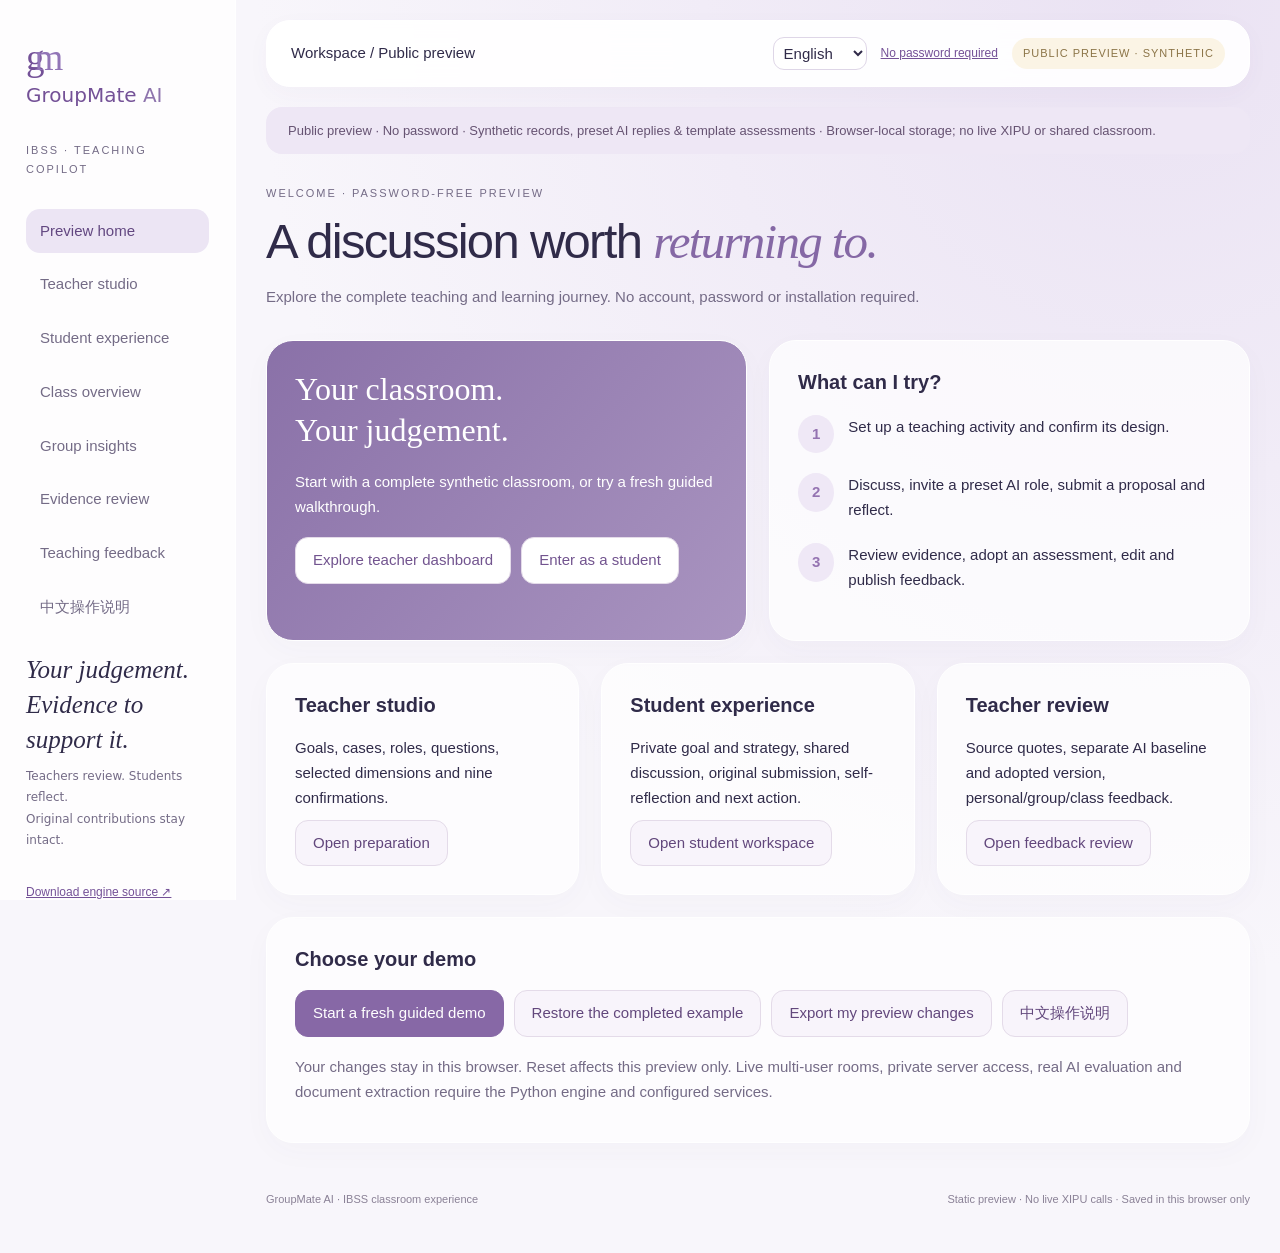
==== index.html @ 23d0c17f "Publish password-free GroupMate classroom preview and engine source snapshot Interactive synthetic p" ====
<!doctype html><html lang="en"><head><meta charset="utf-8"><meta name="viewport" content="width=device-width,initial-scale=1"><title>GroupMate AI · Classroom Preview</title><link rel="stylesheet" href="preview.css"><script src="preview.js" defer></script></head><body><aside><a class="brand" href="#home">g<span>m</span> <b>GroupMate <i>AI</i></b></a><p class="tiny">IBSS · TEACHING COPILOT</p><nav id="nav"></nav><div class="aside-note">Your judgement.<br>Evidence to support it.<p>Teachers review. Students reflect.<br>Original contributions stay intact.</p></div><a href="groupmate-engine-source.zip" download>Download engine source ↗</a></aside><div class="shell"><header><span id="crumb">Workspace / Preview</span><div><select id="lang" aria-label="Interface language"><option value="en">English</option><option value="zh">中文说明</option></select><a href="#home">No password required</a><span class="badge">PUBLIC PREVIEW · SYNTHETIC</span></div></header><div class="notice" id="disclosure"></div><main id="main"></main><footer>GroupMate AI · IBSS classroom experience <span>Static preview · No live XIPU calls · Saved in this browser only</span></footer></div><dialog id="edit-dialog"></dialog><div id="toast" role="status" aria-live="polite"></div></body></html>
---- preview.css ----
:root{--ink:#302b49;--muted:#746b86;--purple:#8261ac;--light:#f5f1fa;--teal:#498b83}*{box-sizing:border-box}body{margin:0;color:var(--ink);background:radial-gradient(ellipse at 90% 0,#eae2f3,transparent 55%),#f8f6fb;font:15px/1.65 -apple-system,BlinkMacSystemFont,'Segoe UI','PingFang SC',sans-serif}button,input,textarea,select{font:inherit}a{color:#745197}aside{position:fixed;inset:0 auto 0 0;width:236px;padding:36px 26px;background:#fffc;border-right:1px solid #fff;display:flex;flex-direction:column;gap:22px}.brand{font-size:37px;font-family:Georgia,serif;text-decoration:none;line-height:1.2}.brand>span{color:#9275b7;margin-left:-10px}.brand b{display:block;font:500 20px/1.5 system-ui}.brand i{font-style:normal;color:#8e74ad}.tiny,.eyebrow{font-size:11px;letter-spacing:2px;color:var(--muted);text-transform:uppercase}nav{display:grid;gap:9px}nav a{padding:10px 14px;text-decoration:none;color:var(--muted);border-radius:14px}nav a.active{background:#ece5f4;color:#624780}.aside-note{margin-top:auto;font:italic 25px/1.4 Georgia,serif}.aside-note p{font:12px/1.8 system-ui;color:var(--muted)}aside>a:last-child{font-size:12px}.shell{margin-left:236px;padding:20px 30px}header{position:sticky;top:10px;z-index:3;background:#ffffffed;backdrop-filter:blur(16px);border:1px solid white;border-radius:24px;display:flex;align-items:center;justify-content:space-between;gap:16px;padding:16px 24px;box-shadow:0 7px 25px #5d437108}header>div{display:flex;gap:14px;align-items:center}header a{font-size:12px}.badge,.pill{font-size:11px;letter-spacing:1px;border-radius:40px;background:#f0e9f6;color:#705087;padding:6px 11px;display:inline-block}.badge{background:#fbf4e5;color:#8b7447}.notice{background:#eee7f5;padding:13px 22px;border-radius:16px;margin:20px 0;font-size:13px;color:#665372}main{max-width:1320px;margin:auto;min-height:70vh}h1{font-size:clamp(30px,4vw,49px);font-weight:500;letter-spacing:-1.7px;line-height:1.15;margin:10px 0 15px}h1 em{font-family:Georgia,serif;font-weight:400;color:#8568a5}h2{font-size:20px;line-height:1.3;font-weight:550;margin:0 0 18px}h3{font-size:15px;margin:16px 0 8px}p{margin:9px 0}.subtitle,.muted{color:var(--muted)}.page-heading{margin:30px 0}.grid{display:grid;grid-template-columns:repeat(2,minmax(0,1fr));gap:22px}.three{grid-template-columns:repeat(3,minmax(0,1fr))}.card{border:1px solid #fff;background:#ffffffb8;border-radius:27px;padding:28px;box-shadow:0 9px 30px #58436907;margin-bottom:22px;min-width:0}.hero{background:linear-gradient(130deg,#8a71a8,#a994c0);color:white;min-height:245px}.hero h2{font:32px/1.3 Georgia,serif}.hero p{color:#fff}.hero .button{background:white;color:#72548f}.metric{font-size:42px;line-height:1.3;color:#7e5f9d}.actions{display:flex;flex-wrap:wrap;gap:10px;margin:18px 0}.button,button{border:1px solid #e4dbe9;border-radius:13px;padding:10px 17px;cursor:pointer;background:#f8f4fb;color:#62477c;text-decoration:none;display:inline-block;transition:background .15s}button:hover,.button:hover{background:#eee5f6}.primary{background:#8768a6;color:white;border-color:#8768a6}.primary:hover{background:#755593}.teal{background:#e2f1ed;color:#3d7e74}button:disabled{opacity:.45;cursor:default}label{display:block;color:#655b75;margin:12px 0}input,textarea,select{border:1px solid #ded6e7;border-radius:11px;padding:11px 13px;background:#fff;color:var(--ink);width:100%;margin-top:5px}textarea{resize:vertical;min-height:105px}header select{margin:0;padding:6px;width:auto}label.inline{display:flex;align-items:center;gap:10px}label.inline input{width:auto;margin:0}table{border-collapse:collapse;width:100%;text-align:left}th,td{padding:13px 9px;border-bottom:1px solid #eee6f4;vertical-align:top}th{font-size:12px;color:var(--muted);font-weight:500}.scroll{overflow:auto}blockquote{margin:16px 0;padding:16px 20px;border-left:3px solid #b29bca;background:#f6f1fa}.message{padding:15px 18px;margin:12px 0;background:#f8f5fc;border-radius:16px}.message.ai{background:#edf3f5}.message small{color:var(--muted)}.message p{white-space:pre-wrap}.report-body{white-space:pre-wrap}.report-body p{margin-bottom:18px}details{border-top:1px solid #eee5f5;padding:15px 0}summary{cursor:pointer;font-weight:500}.chips{display:flex;flex-wrap:wrap;gap:8px;margin:14px 0}.soft{background:#f7f3fa;padding:13px 18px;border-radius:14px;margin:12px 0}.step{display:flex;align-items:flex-start;gap:14px;margin:20px 0}.step b:first-child{color:#9473b1;background:#efe8f6;border-radius:50%;padding:7px 14px}.stat-grid{display:grid;grid-template-columns:repeat(3,1fr);gap:20px}.warning{background:#fff3dc;padding:13px 18px;border-radius:13px;color:#886931;font-size:13px}dialog{width:min(900px,94vw);max-height:90vh;overflow:auto;border:1px solid #fff;border-radius:26px;padding:30px;background:#faf7fd;color:var(--ink)}dialog::backdrop{background:#30233c55;backdrop-filter:blur(4px)}#toast{position:fixed;bottom:24px;left:50%;transform:translateX(-50%);background:#654c7e;color:white;padding:13px 22px;border-radius:15px;z-index:8;display:none;max-width:90vw}.diagram{width:100%;height:auto}.banner{margin:20px 0;padding:16px 20px;border:1px solid #e8dfef;border-radius:16px}.edit-note{font-size:13px;color:#8a6f31}footer{display:flex;justify-content:space-between;gap:20px;color:#8a8196;font-size:11px;padding:25px 0}.level{display:flex;gap:5px;align-items:center}.dot{height:12px;width:25px;background:#e9e2f1;border-radius:5px}.dot.on{background:#9273b0}button:focus-visible,a:focus-visible,input:focus-visible,textarea:focus-visible,select:focus-visible{outline:3px solid #ac95c4;outline-offset:3px}@media(max-width:1000px){aside{width:195px;padding:28px 18px}.shell{margin-left:195px;padding:16px}.three{grid-template-columns:1fr}.grid{gap:14px}.card{padding:22px}header{flex-wrap:wrap}.stat-grid{grid-template-columns:repeat(2,1fr)}}@media(max-width:700px){aside{position:static;width:auto;padding:18px;gap:10px}.brand{font-size:26px}.brand b{display:inline;margin-left:12px}.tiny,.aside-note,aside>a:last-child{display:none}nav{display:flex;overflow:auto;gap:5px}nav a{white-space:nowrap;padding:8px 12px;font-size:13px}.shell{margin-left:0;padding:12px}header{position:static;padding:14px;gap:8px}header>div{flex-wrap:wrap;gap:8px}.grid{grid-template-columns:1fr}.card{padding:22px;border-radius:20px}h1{font-size:34px}.stat-grid{grid-template-columns:1fr 1fr}footer{flex-direction:column}.badge{font-size:9px}.notice{padding:12px}dialog{padding:20px}}
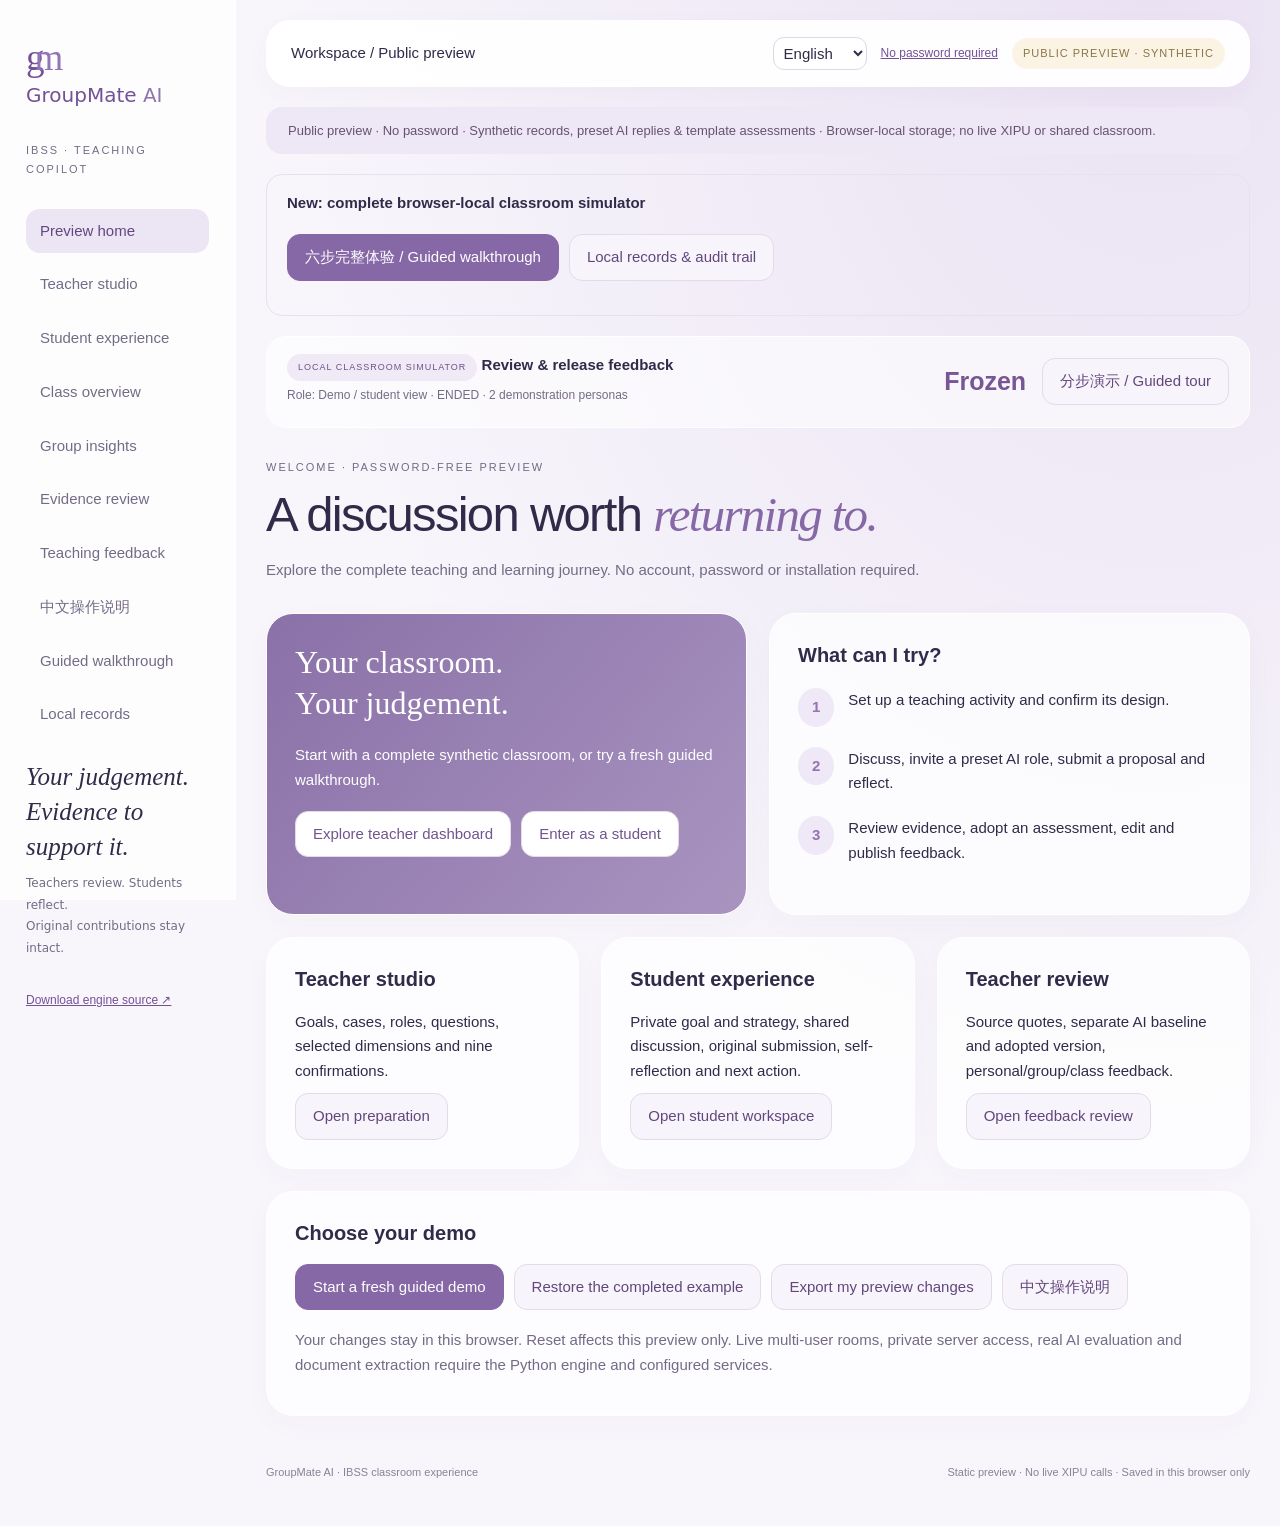
==== commit b2022ee3: "Add end-to-end browser-local classroom interaction simulator Adds guided six-stage demos, browser ti" ====
--- a/index.html
+++ b/index.html
@@ -1 +1 @@
-<!doctype html><html lang="en"><head><meta charset="utf-8"><meta name="viewport" content="width=device-width,initial-scale=1"><title>GroupMate AI · Classroom Preview</title><link rel="stylesheet" href="preview.css"><script src="preview.js" defer></script></head><body><aside><a class="brand" href="#home">g<span>m</span> <b>GroupMate <i>AI</i></b></a><p class="tiny">IBSS · TEACHING COPILOT</p><nav id="nav"></nav><div class="aside-note">Your judgement.<br>Evidence to support it.<p>Teachers review. Students reflect.<br>Original contributions stay intact.</p></div><a href="groupmate-engine-source.zip" download>Download engine source ↗</a></aside><div class="shell"><header><span id="crumb">Workspace / Preview</span><div><select id="lang" aria-label="Interface language"><option value="en">English</option><option value="zh">中文说明</option></select><a href="#home">No password required</a><span class="badge">PUBLIC PREVIEW · SYNTHETIC</span></div></header><div class="notice" id="disclosure"></div><main id="main"></main><footer>GroupMate AI · IBSS classroom experience <span>Static preview · No live XIPU calls · Saved in this browser only</span></footer></div><dialog id="edit-dialog"></dialog><div id="toast" role="status" aria-live="polite"></div></body></html>
+<!doctype html><html lang="en"><head><meta charset="utf-8"><meta name="viewport" content="width=device-width,initial-scale=1"><title>GroupMate AI · Classroom Preview</title><link rel="stylesheet" href="preview.css?v=3"><script src="preview.js?v=3" defer></script><script src="interactions.js?v=3" defer></script></head><body><aside><a class="brand" href="#home">g<span>m</span> <b>GroupMate <i>AI</i></b></a><p class="tiny">IBSS · TEACHING COPILOT</p><nav id="nav"></nav><div class="aside-note">Your judgement.<br>Evidence to support it.<p>Teachers review. Students reflect.<br>Original contributions stay intact.</p></div><a href="groupmate-engine-source.zip" download>Download engine source ↗</a></aside><div class="shell"><header><span id="crumb">Workspace / Preview</span><div><select id="lang" aria-label="Interface language"><option value="en">English</option><option value="zh">中文说明</option></select><a href="#home">No password required</a><span class="badge">PUBLIC PREVIEW · SYNTHETIC</span></div></header><div class="notice" id="disclosure"></div><main id="main"></main><footer>GroupMate AI · IBSS classroom experience <span>Static preview · No live XIPU calls · Saved in this browser only</span></footer></div><dialog id="edit-dialog"></dialog><div id="toast" role="status" aria-live="polite"></div></body></html>
--- a/preview.css
+++ b/preview.css
@@ -1 +1,3 @@
 :root{--ink:#302b49;--muted:#746b86;--purple:#8261ac;--light:#f5f1fa;--teal:#498b83}*{box-sizing:border-box}body{margin:0;color:var(--ink);background:radial-gradient(ellipse at 90% 0,#eae2f3,transparent 55%),#f8f6fb;font:15px/1.65 -apple-system,BlinkMacSystemFont,'Segoe UI','PingFang SC',sans-serif}button,input,textarea,select{font:inherit}a{color:#745197}aside{position:fixed;inset:0 auto 0 0;width:236px;padding:36px 26px;background:#fffc;border-right:1px solid #fff;display:flex;flex-direction:column;gap:22px}.brand{font-size:37px;font-family:Georgia,serif;text-decoration:none;line-height:1.2}.brand>span{color:#9275b7;margin-left:-10px}.brand b{display:block;font:500 20px/1.5 system-ui}.brand i{font-style:normal;color:#8e74ad}.tiny,.eyebrow{font-size:11px;letter-spacing:2px;color:var(--muted);text-transform:uppercase}nav{display:grid;gap:9px}nav a{padding:10px 14px;text-decoration:none;color:var(--muted);border-radius:14px}nav a.active{background:#ece5f4;color:#624780}.aside-note{margin-top:auto;font:italic 25px/1.4 Georgia,serif}.aside-note p{font:12px/1.8 system-ui;color:var(--muted)}aside>a:last-child{font-size:12px}.shell{margin-left:236px;padding:20px 30px}header{position:sticky;top:10px;z-index:3;background:#ffffffed;backdrop-filter:blur(16px);border:1px solid white;border-radius:24px;display:flex;align-items:center;justify-content:space-between;gap:16px;padding:16px 24px;box-shadow:0 7px 25px #5d437108}header>div{display:flex;gap:14px;align-items:center}header a{font-size:12px}.badge,.pill{font-size:11px;letter-spacing:1px;border-radius:40px;background:#f0e9f6;color:#705087;padding:6px 11px;display:inline-block}.badge{background:#fbf4e5;color:#8b7447}.notice{background:#eee7f5;padding:13px 22px;border-radius:16px;margin:20px 0;font-size:13px;color:#665372}main{max-width:1320px;margin:auto;min-height:70vh}h1{font-size:clamp(30px,4vw,49px);font-weight:500;letter-spacing:-1.7px;line-height:1.15;margin:10px 0 15px}h1 em{font-family:Georgia,serif;font-weight:400;color:#8568a5}h2{font-size:20px;line-height:1.3;font-weight:550;margin:0 0 18px}h3{font-size:15px;margin:16px 0 8px}p{margin:9px 0}.subtitle,.muted{color:var(--muted)}.page-heading{margin:30px 0}.grid{display:grid;grid-template-columns:repeat(2,minmax(0,1fr));gap:22px}.three{grid-template-columns:repeat(3,minmax(0,1fr))}.card{border:1px solid #fff;background:#ffffffb8;border-radius:27px;padding:28px;box-shadow:0 9px 30px #58436907;margin-bottom:22px;min-width:0}.hero{background:linear-gradient(130deg,#8a71a8,#a994c0);color:white;min-height:245px}.hero h2{font:32px/1.3 Georgia,serif}.hero p{color:#fff}.hero .button{background:white;color:#72548f}.metric{font-size:42px;line-height:1.3;color:#7e5f9d}.actions{display:flex;flex-wrap:wrap;gap:10px;margin:18px 0}.button,button{border:1px solid #e4dbe9;border-radius:13px;padding:10px 17px;cursor:pointer;background:#f8f4fb;color:#62477c;text-decoration:none;display:inline-block;transition:background .15s}button:hover,.button:hover{background:#eee5f6}.primary{background:#8768a6;color:white;border-color:#8768a6}.primary:hover{background:#755593}.teal{background:#e2f1ed;color:#3d7e74}button:disabled{opacity:.45;cursor:default}label{display:block;color:#655b75;margin:12px 0}input,textarea,select{border:1px solid #ded6e7;border-radius:11px;padding:11px 13px;background:#fff;color:var(--ink);width:100%;margin-top:5px}textarea{resize:vertical;min-height:105px}header select{margin:0;padding:6px;width:auto}label.inline{display:flex;align-items:center;gap:10px}label.inline input{width:auto;margin:0}table{border-collapse:collapse;width:100%;text-align:left}th,td{padding:13px 9px;border-bottom:1px solid #eee6f4;vertical-align:top}th{font-size:12px;color:var(--muted);font-weight:500}.scroll{overflow:auto}blockquote{margin:16px 0;padding:16px 20px;border-left:3px solid #b29bca;background:#f6f1fa}.message{padding:15px 18px;margin:12px 0;background:#f8f5fc;border-radius:16px}.message.ai{background:#edf3f5}.message small{color:var(--muted)}.message p{white-space:pre-wrap}.report-body{white-space:pre-wrap}.report-body p{margin-bottom:18px}details{border-top:1px solid #eee5f5;padding:15px 0}summary{cursor:pointer;font-weight:500}.chips{display:flex;flex-wrap:wrap;gap:8px;margin:14px 0}.soft{background:#f7f3fa;padding:13px 18px;border-radius:14px;margin:12px 0}.step{display:flex;align-items:flex-start;gap:14px;margin:20px 0}.step b:first-child{color:#9473b1;background:#efe8f6;border-radius:50%;padding:7px 14px}.stat-grid{display:grid;grid-template-columns:repeat(3,1fr);gap:20px}.warning{background:#fff3dc;padding:13px 18px;border-radius:13px;color:#886931;font-size:13px}dialog{width:min(900px,94vw);max-height:90vh;overflow:auto;border:1px solid #fff;border-radius:26px;padding:30px;background:#faf7fd;color:var(--ink)}dialog::backdrop{background:#30233c55;backdrop-filter:blur(4px)}#toast{position:fixed;bottom:24px;left:50%;transform:translateX(-50%);background:#654c7e;color:white;padding:13px 22px;border-radius:15px;z-index:8;display:none;max-width:90vw}.diagram{width:100%;height:auto}.banner{margin:20px 0;padding:16px 20px;border:1px solid #e8dfef;border-radius:16px}.edit-note{font-size:13px;color:#8a6f31}footer{display:flex;justify-content:space-between;gap:20px;color:#8a8196;font-size:11px;padding:25px 0}.level{display:flex;gap:5px;align-items:center}.dot{height:12px;width:25px;background:#e9e2f1;border-radius:5px}.dot.on{background:#9273b0}button:focus-visible,a:focus-visible,input:focus-visible,textarea:focus-visible,select:focus-visible{outline:3px solid #ac95c4;outline-offset:3px}@media(max-width:1000px){aside{width:195px;padding:28px 18px}.shell{margin-left:195px;padding:16px}.three{grid-template-columns:1fr}.grid{gap:14px}.card{padding:22px}header{flex-wrap:wrap}.stat-grid{grid-template-columns:repeat(2,1fr)}}@media(max-width:700px){aside{position:static;width:auto;padding:18px;gap:10px}.brand{font-size:26px}.brand b{display:inline;margin-left:12px}.tiny,.aside-note,aside>a:last-child{display:none}nav{display:flex;overflow:auto;gap:5px}nav a{white-space:nowrap;padding:8px 12px;font-size:13px}.shell{margin-left:0;padding:12px}header{position:static;padding:14px;gap:8px}header>div{flex-wrap:wrap;gap:8px}.grid{grid-template-columns:1fr}.card{padding:22px;border-radius:20px}h1{font-size:34px}.stat-grid{grid-template-columns:1fr 1fr}footer{flex-direction:column}.badge{font-size:9px}.notice{padding:12px}dialog{padding:20px}}
+.material-text{max-height:55vh;overflow:auto;padding:18px;background:#f3edf8;border-radius:14px;overflow-wrap:anywhere}.material-frame{width:100%;height:55vh;border:1px solid #e1d7eb;border-radius:12px}#materials article b{overflow-wrap:anywhere}#materials input[type=file]{max-width:100%}
+.sim-status{display:flex;align-items:center;justify-content:space-between;gap:20px;margin:20px 0;padding:16px 20px;background:#fff9;border:1px solid #fff;border-radius:20px}.sim-status p{font-size:12px;color:var(--muted);margin:5px 0}.sim-status>div:last-child{display:flex;align-items:center;gap:16px}.sim-status strong{font-variant-numeric:tabular-nums;font-size:25px;color:#785595}.selected-source{border-left:3px solid #9171b1}.sim-status .pill{font-size:9px}#preview-import{display:none}@media(max-width:700px){.sim-status{flex-direction:column;align-items:stretch;gap:8px}.sim-status>div:last-child{justify-content:space-between}.sim-status .button{font-size:12px}}
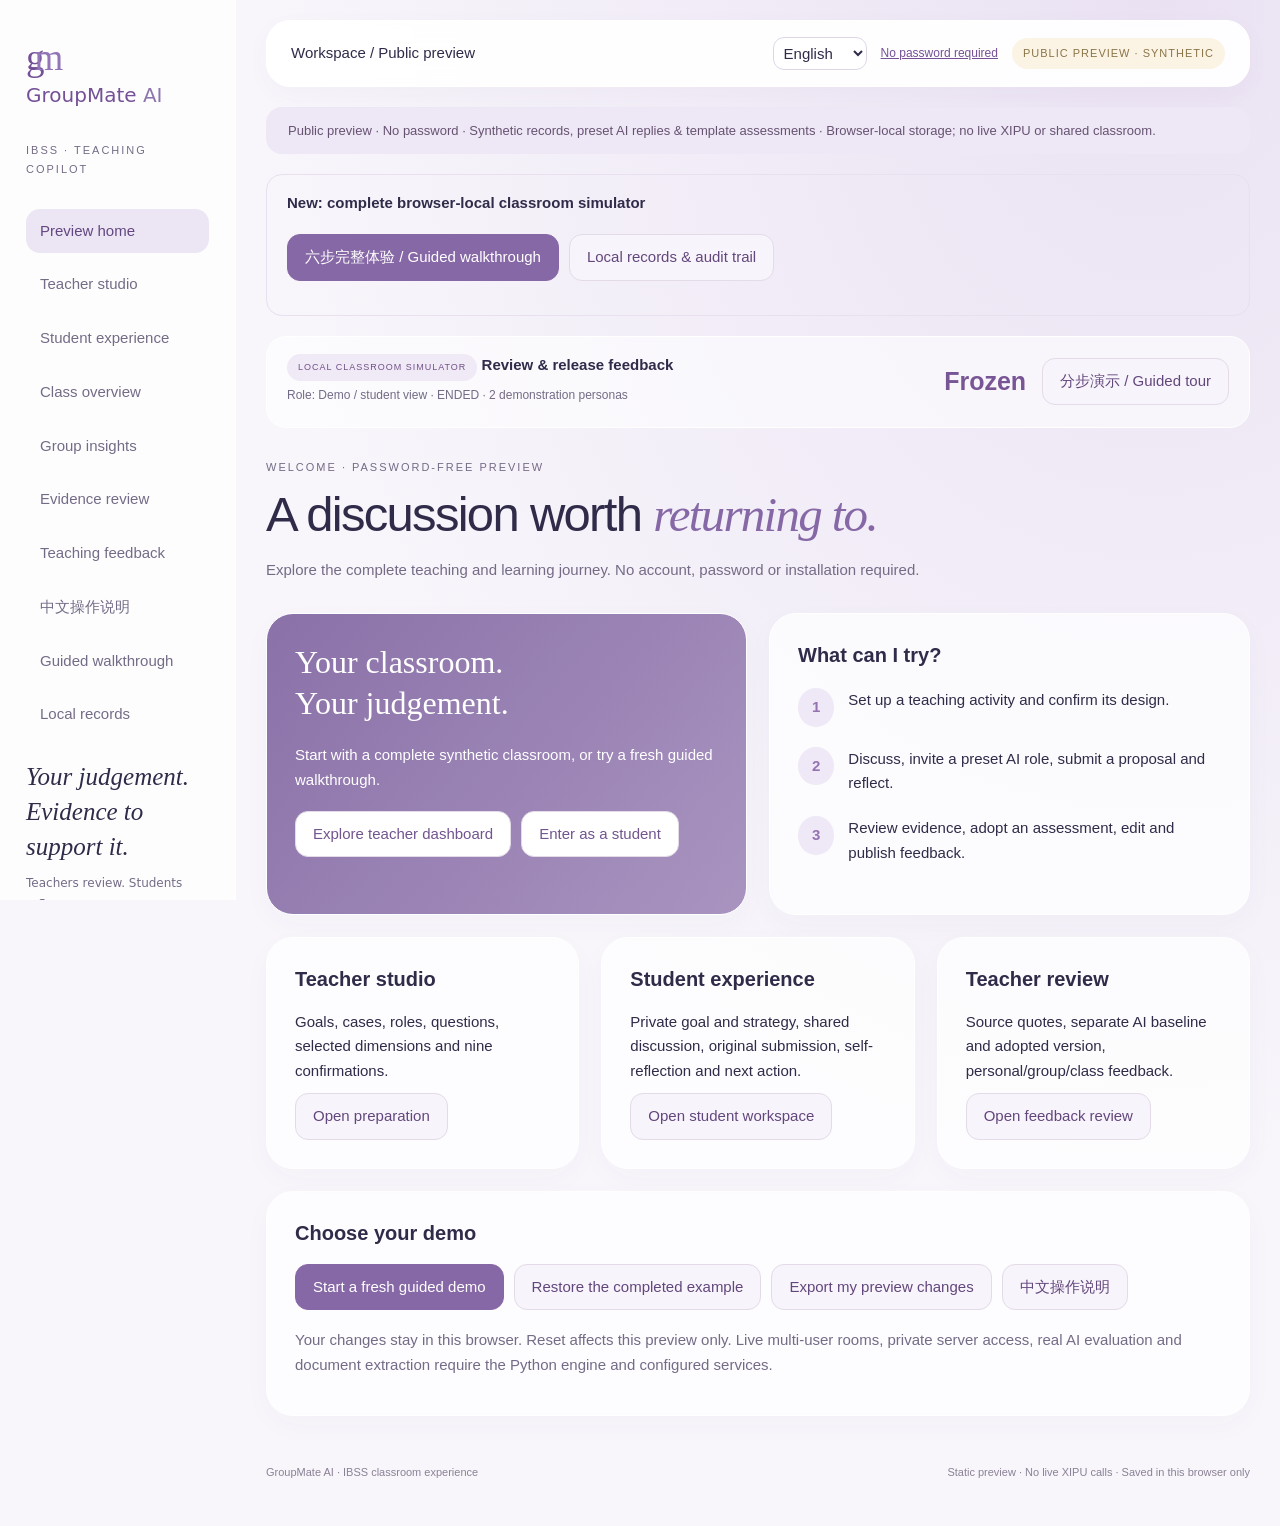
==== commit ee592e1e: "Keep the full simulator navigation accessible on short screens" ====
--- a/index.html
+++ b/index.html
@@ -1 +1 @@
-<!doctype html><html lang="en"><head><meta charset="utf-8"><meta name="viewport" content="width=device-width,initial-scale=1"><title>GroupMate AI · Classroom Preview</title><link rel="stylesheet" href="preview.css?v=3"><script src="preview.js?v=3" defer></script><script src="interactions.js?v=3" defer></script></head><body><aside><a class="brand" href="#home">g<span>m</span> <b>GroupMate <i>AI</i></b></a><p class="tiny">IBSS · TEACHING COPILOT</p><nav id="nav"></nav><div class="aside-note">Your judgement.<br>Evidence to support it.<p>Teachers review. Students reflect.<br>Original contributions stay intact.</p></div><a href="groupmate-engine-source.zip" download>Download engine source ↗</a></aside><div class="shell"><header><span id="crumb">Workspace / Preview</span><div><select id="lang" aria-label="Interface language"><option value="en">English</option><option value="zh">中文说明</option></select><a href="#home">No password required</a><span class="badge">PUBLIC PREVIEW · SYNTHETIC</span></div></header><div class="notice" id="disclosure"></div><main id="main"></main><footer>GroupMate AI · IBSS classroom experience <span>Static preview · No live XIPU calls · Saved in this browser only</span></footer></div><dialog id="edit-dialog"></dialog><div id="toast" role="status" aria-live="polite"></div></body></html>
+<!doctype html><html lang="en"><head><meta charset="utf-8"><meta name="viewport" content="width=device-width,initial-scale=1"><title>GroupMate AI · Classroom Preview</title><link rel="stylesheet" href="preview.css?v=4"><script src="preview.js?v=3" defer></script><script src="interactions.js?v=3" defer></script></head><body><aside><a class="brand" href="#home">g<span>m</span> <b>GroupMate <i>AI</i></b></a><p class="tiny">IBSS · TEACHING COPILOT</p><nav id="nav"></nav><div class="aside-note">Your judgement.<br>Evidence to support it.<p>Teachers review. Students reflect.<br>Original contributions stay intact.</p></div><a href="groupmate-engine-source.zip" download>Download engine source ↗</a></aside><div class="shell"><header><span id="crumb">Workspace / Preview</span><div><select id="lang" aria-label="Interface language"><option value="en">English</option><option value="zh">中文说明</option></select><a href="#home">No password required</a><span class="badge">PUBLIC PREVIEW · SYNTHETIC</span></div></header><div class="notice" id="disclosure"></div><main id="main"></main><footer>GroupMate AI · IBSS classroom experience <span>Static preview · No live XIPU calls · Saved in this browser only</span></footer></div><dialog id="edit-dialog"></dialog><div id="toast" role="status" aria-live="polite"></div></body></html>
--- a/preview.css
+++ b/preview.css
@@ -1,3 +1,4 @@
 :root{--ink:#302b49;--muted:#746b86;--purple:#8261ac;--light:#f5f1fa;--teal:#498b83}*{box-sizing:border-box}body{margin:0;color:var(--ink);background:radial-gradient(ellipse at 90% 0,#eae2f3,transparent 55%),#f8f6fb;font:15px/1.65 -apple-system,BlinkMacSystemFont,'Segoe UI','PingFang SC',sans-serif}button,input,textarea,select{font:inherit}a{color:#745197}aside{position:fixed;inset:0 auto 0 0;width:236px;padding:36px 26px;background:#fffc;border-right:1px solid #fff;display:flex;flex-direction:column;gap:22px}.brand{font-size:37px;font-family:Georgia,serif;text-decoration:none;line-height:1.2}.brand>span{color:#9275b7;margin-left:-10px}.brand b{display:block;font:500 20px/1.5 system-ui}.brand i{font-style:normal;color:#8e74ad}.tiny,.eyebrow{font-size:11px;letter-spacing:2px;color:var(--muted);text-transform:uppercase}nav{display:grid;gap:9px}nav a{padding:10px 14px;text-decoration:none;color:var(--muted);border-radius:14px}nav a.active{background:#ece5f4;color:#624780}.aside-note{margin-top:auto;font:italic 25px/1.4 Georgia,serif}.aside-note p{font:12px/1.8 system-ui;color:var(--muted)}aside>a:last-child{font-size:12px}.shell{margin-left:236px;padding:20px 30px}header{position:sticky;top:10px;z-index:3;background:#ffffffed;backdrop-filter:blur(16px);border:1px solid white;border-radius:24px;display:flex;align-items:center;justify-content:space-between;gap:16px;padding:16px 24px;box-shadow:0 7px 25px #5d437108}header>div{display:flex;gap:14px;align-items:center}header a{font-size:12px}.badge,.pill{font-size:11px;letter-spacing:1px;border-radius:40px;background:#f0e9f6;color:#705087;padding:6px 11px;display:inline-block}.badge{background:#fbf4e5;color:#8b7447}.notice{background:#eee7f5;padding:13px 22px;border-radius:16px;margin:20px 0;font-size:13px;color:#665372}main{max-width:1320px;margin:auto;min-height:70vh}h1{font-size:clamp(30px,4vw,49px);font-weight:500;letter-spacing:-1.7px;line-height:1.15;margin:10px 0 15px}h1 em{font-family:Georgia,serif;font-weight:400;color:#8568a5}h2{font-size:20px;line-height:1.3;font-weight:550;margin:0 0 18px}h3{font-size:15px;margin:16px 0 8px}p{margin:9px 0}.subtitle,.muted{color:var(--muted)}.page-heading{margin:30px 0}.grid{display:grid;grid-template-columns:repeat(2,minmax(0,1fr));gap:22px}.three{grid-template-columns:repeat(3,minmax(0,1fr))}.card{border:1px solid #fff;background:#ffffffb8;border-radius:27px;padding:28px;box-shadow:0 9px 30px #58436907;margin-bottom:22px;min-width:0}.hero{background:linear-gradient(130deg,#8a71a8,#a994c0);color:white;min-height:245px}.hero h2{font:32px/1.3 Georgia,serif}.hero p{color:#fff}.hero .button{background:white;color:#72548f}.metric{font-size:42px;line-height:1.3;color:#7e5f9d}.actions{display:flex;flex-wrap:wrap;gap:10px;margin:18px 0}.button,button{border:1px solid #e4dbe9;border-radius:13px;padding:10px 17px;cursor:pointer;background:#f8f4fb;color:#62477c;text-decoration:none;display:inline-block;transition:background .15s}button:hover,.button:hover{background:#eee5f6}.primary{background:#8768a6;color:white;border-color:#8768a6}.primary:hover{background:#755593}.teal{background:#e2f1ed;color:#3d7e74}button:disabled{opacity:.45;cursor:default}label{display:block;color:#655b75;margin:12px 0}input,textarea,select{border:1px solid #ded6e7;border-radius:11px;padding:11px 13px;background:#fff;color:var(--ink);width:100%;margin-top:5px}textarea{resize:vertical;min-height:105px}header select{margin:0;padding:6px;width:auto}label.inline{display:flex;align-items:center;gap:10px}label.inline input{width:auto;margin:0}table{border-collapse:collapse;width:100%;text-align:left}th,td{padding:13px 9px;border-bottom:1px solid #eee6f4;vertical-align:top}th{font-size:12px;color:var(--muted);font-weight:500}.scroll{overflow:auto}blockquote{margin:16px 0;padding:16px 20px;border-left:3px solid #b29bca;background:#f6f1fa}.message{padding:15px 18px;margin:12px 0;background:#f8f5fc;border-radius:16px}.message.ai{background:#edf3f5}.message small{color:var(--muted)}.message p{white-space:pre-wrap}.report-body{white-space:pre-wrap}.report-body p{margin-bottom:18px}details{border-top:1px solid #eee5f5;padding:15px 0}summary{cursor:pointer;font-weight:500}.chips{display:flex;flex-wrap:wrap;gap:8px;margin:14px 0}.soft{background:#f7f3fa;padding:13px 18px;border-radius:14px;margin:12px 0}.step{display:flex;align-items:flex-start;gap:14px;margin:20px 0}.step b:first-child{color:#9473b1;background:#efe8f6;border-radius:50%;padding:7px 14px}.stat-grid{display:grid;grid-template-columns:repeat(3,1fr);gap:20px}.warning{background:#fff3dc;padding:13px 18px;border-radius:13px;color:#886931;font-size:13px}dialog{width:min(900px,94vw);max-height:90vh;overflow:auto;border:1px solid #fff;border-radius:26px;padding:30px;background:#faf7fd;color:var(--ink)}dialog::backdrop{background:#30233c55;backdrop-filter:blur(4px)}#toast{position:fixed;bottom:24px;left:50%;transform:translateX(-50%);background:#654c7e;color:white;padding:13px 22px;border-radius:15px;z-index:8;display:none;max-width:90vw}.diagram{width:100%;height:auto}.banner{margin:20px 0;padding:16px 20px;border:1px solid #e8dfef;border-radius:16px}.edit-note{font-size:13px;color:#8a6f31}footer{display:flex;justify-content:space-between;gap:20px;color:#8a8196;font-size:11px;padding:25px 0}.level{display:flex;gap:5px;align-items:center}.dot{height:12px;width:25px;background:#e9e2f1;border-radius:5px}.dot.on{background:#9273b0}button:focus-visible,a:focus-visible,input:focus-visible,textarea:focus-visible,select:focus-visible{outline:3px solid #ac95c4;outline-offset:3px}@media(max-width:1000px){aside{width:195px;padding:28px 18px}.shell{margin-left:195px;padding:16px}.three{grid-template-columns:1fr}.grid{gap:14px}.card{padding:22px}header{flex-wrap:wrap}.stat-grid{grid-template-columns:repeat(2,1fr)}}@media(max-width:700px){aside{position:static;width:auto;padding:18px;gap:10px}.brand{font-size:26px}.brand b{display:inline;margin-left:12px}.tiny,.aside-note,aside>a:last-child{display:none}nav{display:flex;overflow:auto;gap:5px}nav a{white-space:nowrap;padding:8px 12px;font-size:13px}.shell{margin-left:0;padding:12px}header{position:static;padding:14px;gap:8px}header>div{flex-wrap:wrap;gap:8px}.grid{grid-template-columns:1fr}.card{padding:22px;border-radius:20px}h1{font-size:34px}.stat-grid{grid-template-columns:1fr 1fr}footer{flex-direction:column}.badge{font-size:9px}.notice{padding:12px}dialog{padding:20px}}
 .material-text{max-height:55vh;overflow:auto;padding:18px;background:#f3edf8;border-radius:14px;overflow-wrap:anywhere}.material-frame{width:100%;height:55vh;border:1px solid #e1d7eb;border-radius:12px}#materials article b{overflow-wrap:anywhere}#materials input[type=file]{max-width:100%}
 .sim-status{display:flex;align-items:center;justify-content:space-between;gap:20px;margin:20px 0;padding:16px 20px;background:#fff9;border:1px solid #fff;border-radius:20px}.sim-status p{font-size:12px;color:var(--muted);margin:5px 0}.sim-status>div:last-child{display:flex;align-items:center;gap:16px}.sim-status strong{font-variant-numeric:tabular-nums;font-size:25px;color:#785595}.selected-source{border-left:3px solid #9171b1}.sim-status .pill{font-size:9px}#preview-import{display:none}@media(max-width:700px){.sim-status{flex-direction:column;align-items:stretch;gap:8px}.sim-status>div:last-child{justify-content:space-between}.sim-status .button{font-size:12px}}
+aside{overflow-y:auto;overscroll-behavior:contain}aside nav,.aside-note{flex-shrink:0}
